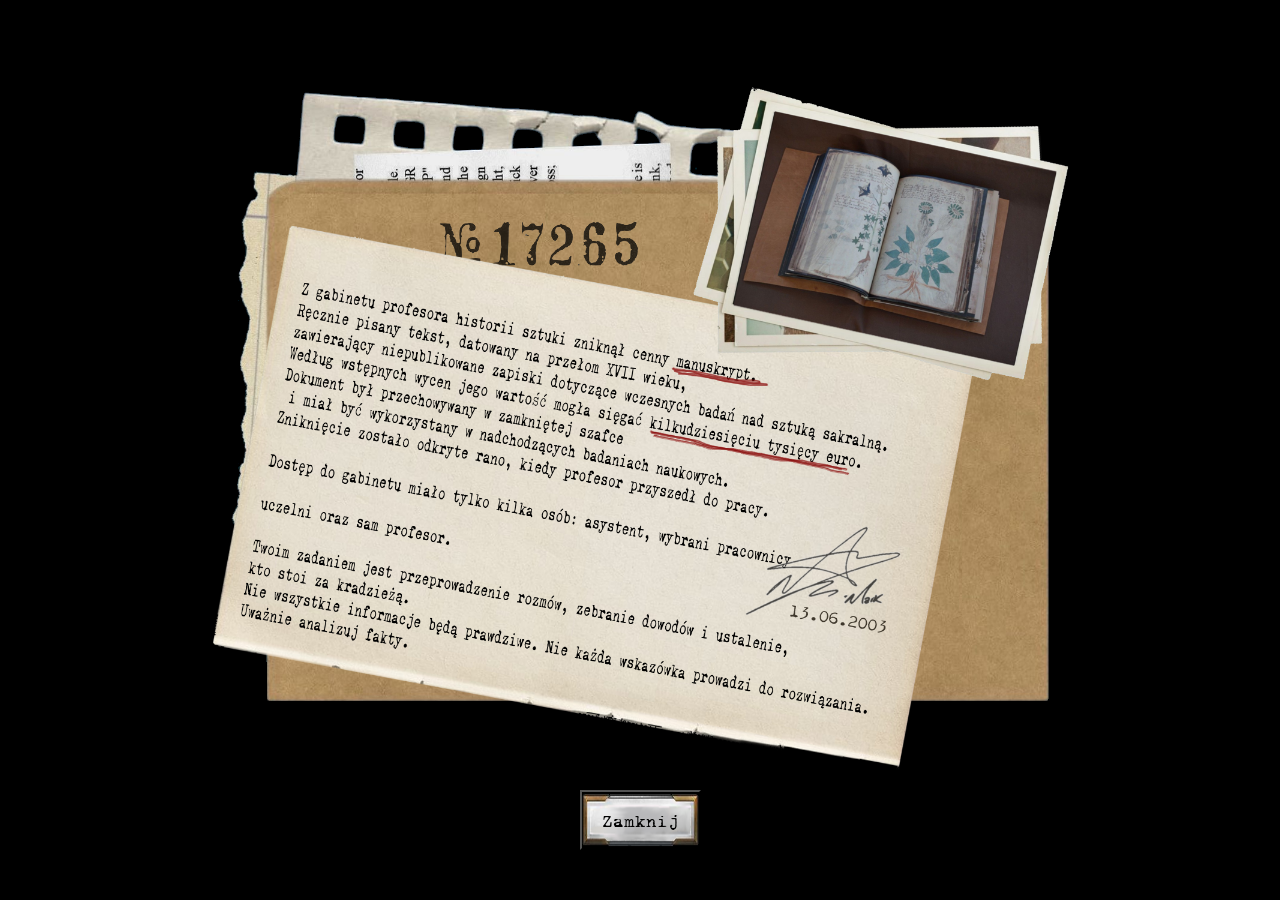
==== index.html @ 96954ebf "Add files via upload" ====
﻿<!DOCTYPE html>
<html lang="pl">
<head>
<meta charset="UTF-8">
<title>Detective VN</title>
<link rel="stylesheet" href="style.css">
<script src="interrogations.js" defer></script>
<script src="scenes.js" defer></script>
<script src="script.js" defer></script>

</head>
<body>

<div id="game">
<audio id="bgMusic" loop>
    <source src="music/fj.mp3" type="audio/mpeg">
</audio>
<button id="musicBtn">
    <img id="musicIcon" src="images/so.png">
</button>

<input type="range" id="volumeSlider" min="0" max="1" step="0.01" value="1">
    <div id="introScreen">

        <img src="images/sr.png" id="introImage">

        <button id="startGameBtn">Zamknij</button>

    </div>
    <!-- PANEL DOWODÓW -->
    <div id="evidencePanel">
        <h3>Dowody</h3>
        <ul id="evidenceList"></ul>
    </div>

    <img id="notebookIMG" src="images/pd.png">
    <img id="notebookBtn" src="images/bn.png">
    
    <img id="pintableIMG" src="images/ds.png">
    <div id="leftChoices"></div>
    
    <div id="dialogChoices"></div>
    <div id="characters">
        <img id="detective" src="images/gd.png">
        <img id="suspect">
    </div>
    <div id="dialogBox">
        <div id="name"></div>
        <div id="text"></div>
    </div>

    <div id="suspectsPanel" class="hidden">

    <div id="suspectsContent">

    <div class="suspect">
        <img src="images/sus1.png">
        <button class="leftBtn" onclick="accuse('student')">Oskarżyć</button>
    </div>

    <div class="suspect">
        <img src="images/sus2.png">
        <button class="leftBtn" onclick="accuse('assistant')">Oskarżyć</button>
    </div>

    <div class="suspect">
        <img src="images/sus3.png">
        <button class="leftBtn" onclick="accuse('professor2')">Oskarżyć</button>
    </div>

</div>

    <button id="closeSuspects">Zamknij</button>
</div>

<!-- ВНЕ панели -->
<div id="endingScreen" class="hidden">
    <div id="endingText"></div>
    <button onclick="location.reload()" class="dialogBtn">Zagraj ponownie</button>
</div>

</div>

</body>
</html>
---- style.css ----
﻿@font-face {
    font-family: "XTypewriter-Regular";
    src: url("fonts/XTypewriter-Regular.ttf");
}
@font-face {
    font-family: "friendlyscribbles";
    src: url("fonts/friendlyscribbles.ttf");
}
body {
    margin: 0;
    font-family: "XTypewriter-Regular";
    background: #1a1a1a;
    color: white;
}

#game {
    width: 100vw;
    height: 100vh;
    position: relative;
    background-size: cover;
    background-position: center;
    background-repeat: no-repeat;
}

#evidencePanel {
    position: absolute;
    right: 20px;
    top: 20px;
    width: 203px;
    height: 435px;
    background: url("images/ave.png");
    background-size: cover;
    padding: 15px;
    color: black;
}
#evidenceList {
    max-height: 360px;
    overflow-y: auto;
    padding-right: 5px;
}
#evidenceList::-webkit-scrollbar {
    width: 12px;
}
    #evidenceList::-webkit-scrollbar-track {
        background: url("images/bnslt.png");
        background-size: 100% 100%;
        background-repeat: no-repeat;
    }

    #evidenceList::-webkit-scrollbar-thumb {
        background: url("images/bnsl.png");
        background-size: 100% 100%;
        border-radius: 10px;
    }

#notebookBtn {
    font-family: "XTypewriter-Regular", Arial;
    position: absolute;
    bottom: 50px;
    right: 60px;
    width: 140px;
    height: auto;

    cursor: pointer;
    z-index: 2000;
}

#leftChoices {
    font-family: "XTypewriter-Regular", Arial;
    position: absolute;
    left: 40px;
    top: 60px;
    width: 268px;
    display: flex;
    flex-direction: column;
    gap: 10px;
    z-index: 10;
}

#dialogChoices {
    position: absolute;
    background: url("images/bn.png");
    bottom: 140px;
    z-index: 6;
    left: 73%;
    transform: translateX(-50%);
}

.leftBtn {
    font-family: "XTypewriter-Regular", Arial;
    height: 50px;
    background: url("images/bnh.png");
    background-size: 100% 100%;
    border: none;
    color: black;
    cursor: pointer;
}
    .leftBtn.new {
        color: darkblue;
        filter: brightness(1.2);
    }

    .leftBtn.asked {
        color: gray;
        filter: brightness(0.7);
    }

.dialogBtn {
    font-family: "XTypewriter-Regular", Arial;
    height: 60px;
    background: url("images/bn.png");
    background-size: 100% 100%;
    border: none;
    color: black;
    cursor: pointer;
}

#dialogBox {
    position: absolute;
    top: 580px;
    left: 50%;
    transform: translateX(-50%);
    width: 792px;
    height: 131px;
    background: url("images/dialog.png");
    background-size: cover;
    position: relative;
}

#name {
    position: absolute;
    top: 10px;
    left: 60px;
    color: #ffd700;
}

#text {
    position: absolute;
    top: 60px;
    left: 40px;
    right: 40px;
    color: black;
    white-space: pre-wrap;
}

#suspectsPanel {
    position: absolute;
    flex-direction: column;
    top: 50%;
    left: 50%;
    transform: translate(-50%, -50%);
    width: 800px;
    height: 690px;
    overflow: hidden;
    background: url("images/pd3.png");
    background-size: 100% 100%;
    background-repeat: no-repeat;
    padding: 20px;
    z-index: 1000;
}

.hidden {
    display: none;
}
.suspect {
    display: flex;
    flex-direction: column;
    align-items: center;
    gap: 0;
}

    .suspect button {
        background: url("images/bnskc.png");
        margin-top: -20px;
        width: 185px;
        height: 58px;
    }
#suspectsContent {
    display: grid;
    grid-template-columns: 1fr 1fr;
    gap: 20px;
    align-items: start;
}

    #suspectsContent img {
        width: 100%;
        max-height: 450px;
        margin: 0;
        object-fit: contain;
        display: block;
    }
#closeSuspects {
    font-family: "XTypewriter-Regular", Arial;
    position: absolute;
    bottom: 45px;
    right: 60px;
    height: 50px;
    width: 100px;
    background: url("images/bn.png");
    background-size: 100% 100%;
    border: none;
    color: black;
    cursor: pointer;
}
#notebookIMG {
    position: absolute;
    bottom: 20px;
    right: 0px;

    width: 350px;
    height: auto;

    z-index: 2000;
}

#pintableIMG {
    position: absolute;
    top: 5px;
    left: 0px;
    width: 345px;
    height: auto;
    z-index: 1;
}
#introScreen {
    position: absolute;
    top: 0;
    left: 0;
    width: 100%;
    height: 100%;
    background: black;
    display: flex;
    justify-content: center;
    align-items: center;
    flex-direction: column;
    z-index: 5000;
}

#introImage {
    max-width: 90%;
    max-height: 80%;
}

#startGameBtn {
    font-family: "XTypewriter-Regular", Arial;
    height: 60px;
    background: url("images/bn.png");
    margin-top: 20px;
    padding: 10px 20px;
    background-size: 100% 100%;
    font-size: 18px;
    cursor: pointer;
}
#endingScreen {
    position: absolute;
    top: 0;
    left: 0;
    width: 100%;
    height: 100%;
    background: url("images/ted.png");
    color: white;
    display: flex;
    flex-direction: column;
    justify-content: center;
    align-items: center;
    font-size: 24px;
    z-index: 5000;
}

.hidden {
    display: none !important;
}
#characters {
    position: absolute;
    bottom: 0px; /* прямо над диалогом */
    width: 100%;
    height: 650px;
    pointer-events: none;
    z-index: 0;
}

#detective {
    position: absolute;
    left: 360px;
    bottom: 0;
    height: 100%;
}

#suspect {
    position: absolute;
    right: 350px;
    bottom: 0;
    height: 100%;
}
#musicBtn {
    position: absolute;
    bottom: 22px;
    left: 280px;
    width: 75px;
    height: 75px;
    background: url("images/bnu.png");
    background-size: 100% 100%;
    border: none;
    cursor: pointer;
    z-index: 3000;
}
    #musicBtn img {
        width: 35px;
        height: 35px;
    }
#volumeSlider {
    position: absolute;
    bottom: 50px;
    left: 50px;
    width: 150px;
    z-index: 3000;
}
#volumeSlider {
    position: absolute;
    bottom: 50px;
    left: 50px;
    width: 200px;
    height: 20px;
    appearance: none;
    background: url("images/bnslts.png");
    background-size: 100% 100%;
    background-repeat: no-repeat;
    cursor: pointer;
    z-index: 3000;
}
    #volumeSlider::-webkit-slider-runnable-track {
        height: 20px;
        background: transparent;
    }
    #volumeSlider::-webkit-slider-thumb {
        appearance: none;
        width: 30px;
        height: 20px;
        background: url("images/bnsltso.png");
        background-size: contain;
        background-repeat: no-repeat;
        margin-top: 0px;

        cursor: pointer;
    }
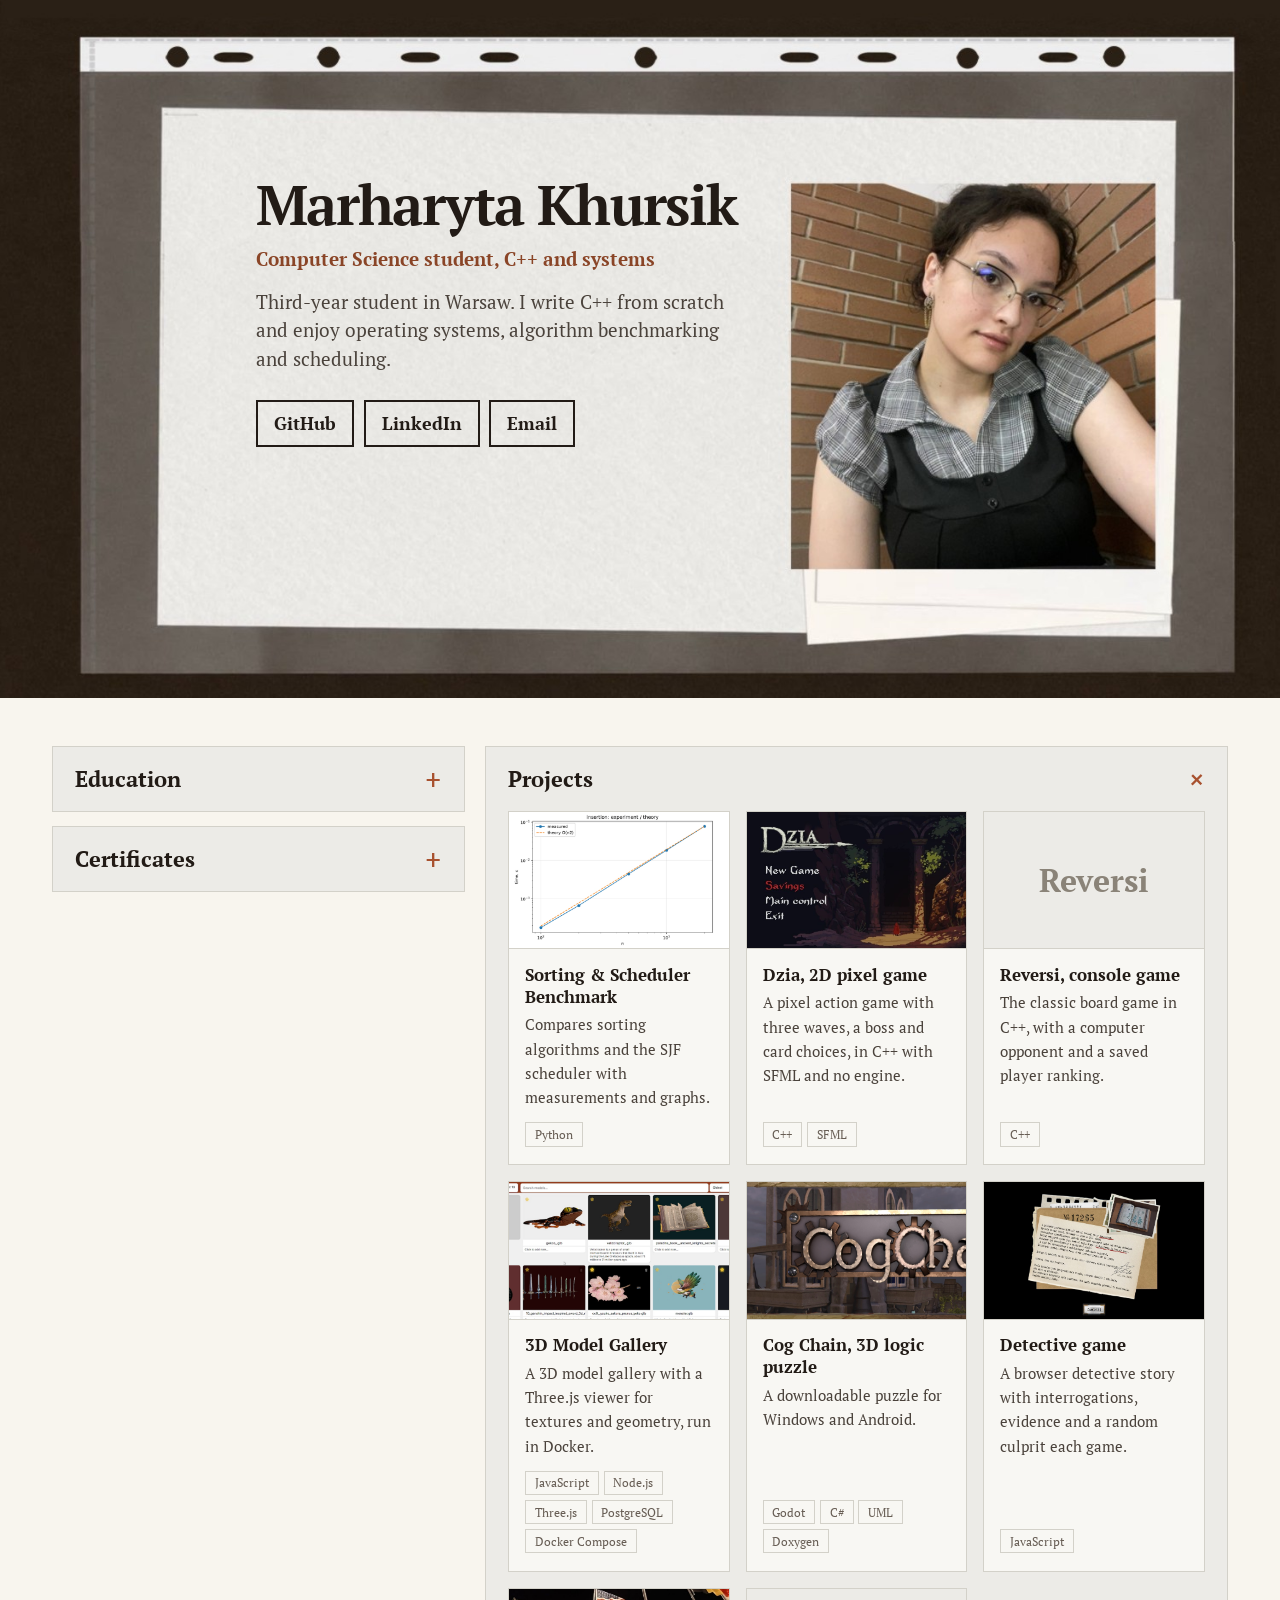
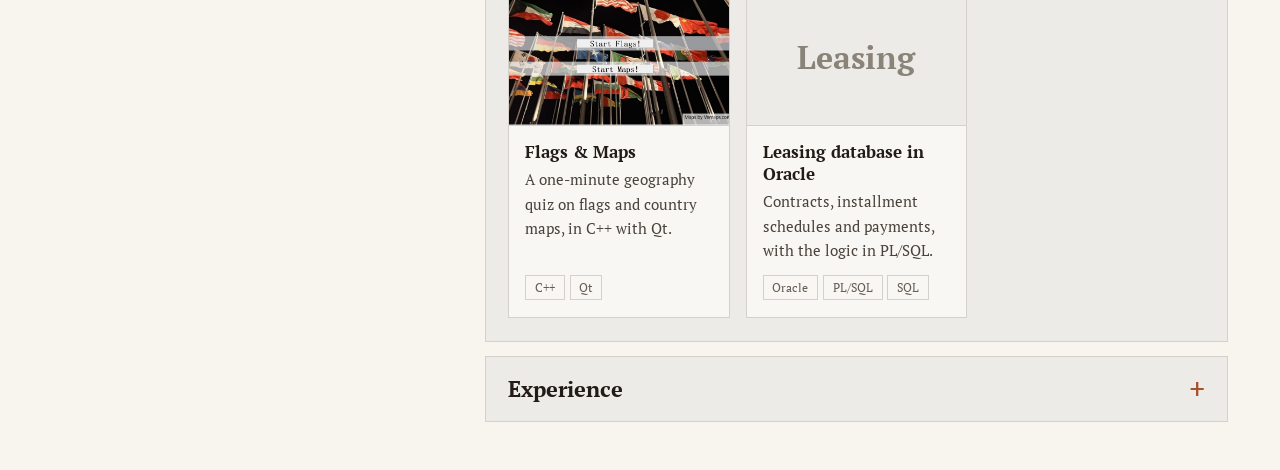
==== commit 9add8e6c: "Add files via upload" ====
--- a/index.html
+++ b/index.html
@@ -1,87 +1,111 @@
-﻿<!DOCTYPE html>
-<html lang="pl">
-<head>
-<meta charset="UTF-8">
-<title>Detective VN</title>
-<link rel="stylesheet" href="style.css">
-<script src="interrogations.js" defer></script>
-<script src="scenes.js" defer></script>
-<script src="script.js" defer></script>
-
-</head>
-<body>
-
-<div id="game">
-<audio id="bgMusic" loop>
-    <source src="music/fj.mp3" type="audio/mpeg">
-</audio>
-<button id="musicBtn">
-    <img id="musicIcon" src="images/so.png">
-</button>
-
-<input type="range" id="volumeSlider" min="0" max="1" step="0.01" value="1">
-    <div id="introScreen">
-
-        <img src="images/sr.png" id="introImage">
-
-        <button id="startGameBtn">Zamknij</button>
-
-    </div>
-    <!-- PANEL DOWODÓW -->
-    <div id="evidencePanel">
-        <h3>Dowody</h3>
-        <ul id="evidenceList"></ul>
-    </div>
-
-    <img id="notebookIMG" src="images/pd.png">
-    <img id="notebookBtn" src="images/bn.png">
-    
-    <img id="pintableIMG" src="images/ds.png">
-    <div id="leftChoices"></div>
-    
-    <div id="dialogChoices"></div>
-    <div id="characters">
-        <img id="detective" src="images/gd.png">
-        <img id="suspect">
-    </div>
-    <div id="dialogBox">
-        <div id="name"></div>
-        <div id="text"></div>
-    </div>
-
-    <div id="suspectsPanel" class="hidden">
-
-    <div id="suspectsContent">
-
-    <div class="suspect">
-        <img src="images/sus1.png">
-        <button class="leftBtn" onclick="accuse('student')">Oskarżyć</button>
-    </div>
-
-    <div class="suspect">
-        <img src="images/sus2.png">
-        <button class="leftBtn" onclick="accuse('assistant')">Oskarżyć</button>
-    </div>
-
-    <div class="suspect">
-        <img src="images/sus3.png">
-        <button class="leftBtn" onclick="accuse('professor2')">Oskarżyć</button>
-    </div>
-
-</div>
-
-    <button id="closeSuspects">Zamknij</button>
-</div>
-
-<!-- ВНЕ панели -->
-<div id="endingScreen" class="hidden">
-    <div id="endingText"></div>
-    <button onclick="location.reload()" class="dialogBtn">Zagraj ponownie</button>
-</div>
-
-</div>
-
-</body>
-</html>
-
-
+<!DOCTYPE html>
+<html lang="en">
+<head>
+<meta charset="utf-8">
+<meta name="viewport" content="width=device-width, initial-scale=1">
+<title>Marharyta Khursik — Portfolio</title>
+<link href="https://fonts.googleapis.com/css2?family=PT+Serif:ital,wght@0,400;0,700;1,400;1,700&display=swap" rel="stylesheet">
+<link rel="stylesheet" href="style.css">
+</head>
+<body>
+
+<!-- HERO: image with text on the white sheet. Swap images/hero.jpg to change the picture. -->
+<div class="hero-band">
+  <header class="hero">
+    <img src="images/hero.jpg" alt="Marharyta Khursik">
+    <div class="hero-text">
+      <h1>Marharyta Khursik</h1>
+      <p class="role">Computer Science student, C++ and systems</p>
+      <p class="bio">Third-year student in Warsaw. I write C++ from scratch and enjoy operating systems, algorithm benchmarking and scheduling.</p>
+      <div class="links">
+        <a href="https://github.com/MarharytaKh">GitHub</a>
+        <a href="https://linkedin.com/in/marharyta-khursik">LinkedIn</a>
+        <a href="mailto:khursikmarharyta@gmail.com">Email</a>
+      </div>
+    </div>
+  </header>
+</div>
+
+<main class="wrap wide">
+<div class="cols">
+  <div class="col col-left">
+  <!-- EDUCATION -->
+  <details class="acc">
+    <summary>Education</summary>
+    <div class="panel">
+      <h3>B.Sc. Computer Science</h3>
+      <small><a href="https://uksw.edu.pl/en/" target="_blank" rel="noopener">Cardinal Stefan Wyszyński University in Warsaw</a>, 2024 to 2027 (expected), GPA 4.28/5</small>
+      <p>Operating systems (process management, CPU scheduling, synchronization), algorithm analysis and benchmarking (5/5), statistics and probability (4.5), data structures, databases and SQL, computer networks.</p>
+    </div>
+  </details>
+
+  <!-- CERTIFICATES: copy the block inside .panel for each certificate -->
+  <details class="acc">
+    <summary>Certificates</summary>
+    <div class="panel">
+      <h3>EF SET English Certificate</h3>
+      <small>EF Standard English Test</small>
+      <p>Official English proficiency certificate.</p>
+      <div class="btns"><a href="https://cert.efset.org/en/XnZ6Hs" target="_blank" rel="noopener">View certificate</a></div>
+      <h3>Digital badge</h3>
+      <small>Credly</small>
+      <p>Verified digital badge, also shown on LinkedIn.</p>
+      <div class="btns"><a href="https://www.credly.com/badges/e0c726f0-cfec-4c1e-9018-1de50b3e54e1/linked_in_profile" target="_blank" rel="noopener">View badge</a></div>
+    </div>
+  </details>
+  </div>
+  <div class="col col-right">
+  <!-- PROJECTS: each card links to its own page in /projects.
+       To use a screenshot, put images/projects/NAME.jpg next to the page -->
+  <details class="acc" id="projects" open>
+    <summary>Projects</summary>
+    <div class="panel"><div class="cards">
+      <a class="card" href="projects/benchmark.html">
+        <div class="thumb"><img src="images/projects/benchmark.jpg" alt="" onerror="this.remove()"><span>Sorting</span></div>
+        <div class="t"><h4>Sorting & Scheduler Benchmark</h4><p>Compares sorting algorithms and the SJF scheduler with measurements and graphs.</p><div class="tags"><span>Python</span></div></div>
+      </a>
+      <a class="card" href="projects/dzia.html">
+        <div class="thumb"><img src="images/projects/dzia.jpg" alt="" onerror="this.remove()"><span>Dzia</span></div>
+        <div class="t"><h4>Dzia, 2D pixel game</h4><p>A pixel action game with three waves, a boss and card choices, in C++ with SFML and no engine.</p><div class="tags"><span>C++</span><span>SFML</span></div></div>
+      </a>
+      <a class="card" href="projects/reversi.html">
+        <div class="thumb"><img src="images/projects/reversi.jpg" alt="" onerror="this.remove()"><span>Reversi</span></div>
+        <div class="t"><h4>Reversi, console game</h4><p>The classic board game in C++, with a computer opponent and a saved player ranking.</p><div class="tags"><span>C++</span></div></div>
+      </a>
+      <a class="card" href="projects/gallery.html">
+        <div class="thumb"><img src="images/projects/gallery.jpg" alt="" onerror="this.remove()"><span>3D</span></div>
+        <div class="t"><h4>3D Model Gallery</h4><p>A 3D model gallery with a Three.js viewer for textures and geometry, run in Docker.</p><div class="tags"><span>JavaScript</span><span>Node.js</span><span>Three.js</span><span>PostgreSQL</span><span>Docker Compose</span></div></div>
+      </a>
+      <a class="card" href="projects/cogchain.html">
+        <div class="thumb"><img src="images/projects/cogchain.jpg" alt="" onerror="this.remove()"><span>Cog</span></div>
+        <div class="t"><h4>Cog Chain, 3D logic puzzle</h4><p>A downloadable puzzle for Windows and Android.</p><div class="tags"><span>Godot</span><span>C#</span><span>UML</span><span>Doxygen</span></div></div>
+      </a>
+      <a class="card" href="projects/detective.html">
+        <div class="thumb"><img src="images/projects/detective.jpg" alt="" onerror="this.remove()"><span>Detective</span></div>
+        <div class="t"><h4>Detective game</h4><p>A browser detective story with interrogations, evidence and a random culprit each game.</p><div class="tags"><span>JavaScript</span></div></div>
+      </a>
+      <a class="card" href="projects/flags.html">
+        <div class="thumb"><img src="images/projects/flags.jpg" alt="" onerror="this.remove()"><span>Flags</span></div>
+        <div class="t"><h4>Flags & Maps</h4><p>A one-minute geography quiz on flags and country maps, in C++ with Qt.</p><div class="tags"><span>C++</span><span>Qt</span></div></div>
+      </a>
+      <a class="card" href="projects/leasing.html">
+        <div class="thumb"><img src="images/projects/leasing.jpg" alt="" onerror="this.remove()"><span>Leasing</span></div>
+        <div class="t"><h4>Leasing database in Oracle</h4><p>Contracts, installment schedules and payments, with the logic in PL/SQL.</p><div class="tags"><span>Oracle</span><span>PL/SQL</span><span>SQL</span></div></div>
+      </a>
+    </div></div>
+  </details>
+
+  <!-- EXPERIENCE -->
+  <details class="acc">
+    <summary>Experience</summary>
+    <div class="panel">
+      <h3>Student Intern</h3>
+      <small>Information Systems Center, UKSW, March 15 to April 30, 2026</small>
+      <p>Implemented front-end features in HTML, CSS and JavaScript under a mentor's guidance. Worked in a Git/GitHub review cycle of commits, code reviews and revisions, and delivered tasks in phases with regular progress checks.</p>
+    </div>
+  </details>
+  </div>
+</div>
+</main>
+</body>
+</html>
--- a/style.css
+++ b/style.css
@@ -1,344 +1,115 @@
-﻿@font-face {
-    font-family: "XTypewriter-Regular";
-    src: url("fonts/XTypewriter-Regular.ttf");
+/* ===== Colors & fonts: change them here ===== */
+:root{
+  --dark:#21170f;      /* dark band around the hero image */
+  --paper:#ecebe7;     /* paper color for mobile hero text */
+  --bg:#f8f5ee;        /* milky page background */
+  --surface:#fffdf9;   /* (unused now) */
+  --sheet:#ecebe7;     /* color of the accordions: same as the white sheet */
+  --sheet-card:#f8f7f3;/* project cards inside accordions */
+  --sheet-line:#d3d1c9;/* borders on the sheet */
+  --ink:#221b16;       /* main text */
+  --muted:#675d54;     /* secondary text */
+  --line:#e0d9cc;      /* borders */
+  --accent:#a8512f;    /* brick accent */
+  --display:"PT Serif",Georgia,serif;
+  --body:"PT Serif",Georgia,serif;
 }
-@font-face {
-    font-family: "friendlyscribbles";
-    src: url("fonts/friendlyscribbles.ttf");
+@media (prefers-color-scheme:dark){
+  :root{--bg:#1c1511;--surface:#271e18;--ink:#f1e9df;--muted:#b3a698;--line:#3a2f27;--accent:#e0875f}
 }
-body {
-    margin: 0;
-    font-family: "XTypewriter-Regular";
-    background: #1a1a1a;
-    color: white;
+*,*::before,*::after{box-sizing:border-box}
+body{margin:0;background:var(--bg);color:var(--ink);font:400 1.0625rem/1.6 var(--body)}
+a{color:inherit}
+:focus-visible{outline:3px solid var(--accent);outline-offset:3px;border-radius:6px}
+
+/* ===== Hero (image + text on the white sheet) ===== */
+.hero-band{background:var(--dark)}
+.hero{position:relative;max-width:1500px;margin:0 auto;container-type:inline-size}
+.hero>img{display:block;width:100%;height:auto}
+/* Text block position on the white sheet: change left / top / width if you swap the image */
+.hero-text{position:absolute;left:20%;top:25%;width:38%;color:#221b16}
+.hero-text h1{font:700 max(26px,4.4cqw)/1.02 var(--display);letter-spacing:-.03em;margin:0 0 1.2cqw}
+.role{font:600 max(14px,1.5cqw)/1.3 var(--body);color:#8a4527;margin:0 0 1.2cqw}
+.bio{font-size:max(14px,1.5cqw);line-height:1.5;color:#4a423b;margin:0 0 2cqw}
+.links{display:flex;gap:.6rem;flex-wrap:wrap}
+.links a{padding:.45rem 1rem;border:2px solid #221b16;border-radius:0;font-weight:600;text-decoration:none;font-size:max(14px,1.4cqw);color:#221b16}
+.links a:hover{background:#221b16;color:#ecebe7}
+
+/* ===== Milky section with accordions ===== */
+.wrap{max-width:56rem;margin:0 auto;padding:3rem 1.25rem}
+details.acc{--accent:#a8512f;background:var(--sheet);color:#221b16;border:1px solid var(--sheet-line);border-radius:0;margin-bottom:.9rem}
+details.acc>summary{list-style:none;cursor:pointer;padding:1.1rem 1.4rem;font:700 1.35rem var(--display);display:flex;justify-content:space-between;align-items:center}
+details.acc>summary::-webkit-details-marker{display:none}
+details.acc>summary::after{content:"+";font-size:1.8rem;line-height:1;color:var(--accent);transition:transform .2s}
+details.acc[open]>summary::after{transform:rotate(45deg)}
+.panel{padding:0 1.4rem 1.4rem}
+.panel h3{font:700 1.1rem var(--display);margin:0}
+.panel small{color:#675d54;display:block;margin-bottom:.5rem}
+.panel p{margin:.4rem 0 0;color:#4a423b}
+.empty{border:1.5px dashed #b9b6ac;border-radius:0;padding:1.2rem;color:#675d54}
+
+/* ===== Project cards ===== */
+.cards{display:grid;grid-template-columns:repeat(auto-fit,minmax(13rem,1fr));gap:1rem}
+.card{background:var(--sheet-card);color:#221b16;border:1px solid var(--sheet-line);border-radius:0;overflow:hidden;text-decoration:none;display:flex;flex-direction:column;transition:border-color .15s}
+.card:hover{border-color:var(--accent)}
+.card .t{padding:.9rem 1rem 1.1rem;flex:1;display:flex;flex-direction:column}
+.card h4{font:700 1.05rem var(--display);margin:0 0 .3rem}
+.card p{margin:0;font-size:.95rem;color:#4a423b}
+.thumb{position:relative;overflow:hidden;aspect-ratio:16/10;width:100%;display:flex;align-items:center;justify-content:center;font:700 2rem var(--display);}
+.thumb img{position:absolute;inset:0;width:100%;height:100%;object-fit:cover}
+/* Placeholder (used until you add a screenshot): flat, no gradient */
+.thumb{background:var(--sheet);color:#8a8378;border-bottom:1px solid var(--sheet-line)}
+
+/* ===== Project page ===== */
+.detail .thumb{aspect-ratio:16/7;border-radius:0;font-size:3rem;border:1px solid var(--sheet-line)}
+.detail h1{font:700 clamp(2rem,6vw,3rem)/1.05 var(--display);letter-spacing:-.03em;margin:1.5rem 0 .5rem}
+.detail h2{font:700 1.25rem var(--display);margin:1.8rem 0 .5rem}
+.detail ul{padding-left:1.2rem;margin:0}
+.detail li{margin-bottom:.4rem}
+.back{display:inline-block;margin-bottom:1.5rem;font-weight:600;text-decoration:none;color:var(--accent)}
+.tags{display:flex;gap:.4rem;flex-wrap:wrap}
+.tags span{font-size:.85rem;padding:.15rem .7rem;border-radius:0;border:1px solid var(--line)}
+.status{color:var(--accent);font-weight:600;margin:0 0 .6rem}
+
+/* ===== Mobile: text moves under the image ===== */
+@media (max-width:900px){
+  .hero-text{position:static;width:auto;background:var(--paper);padding:1.5rem 1.25rem 1.75rem}
+  .hero-text h1{font-size:2.2rem}
+  .role,.bio,.links a{font-size:1rem}
+  .bio{margin-bottom:1.1rem}
 }
 
-#game {
-    width: 100vw;
-    height: 100vh;
-    position: relative;
-    background-size: cover;
-    background-position: center;
-    background-repeat: no-repeat;
+/* ===== Link buttons (project pages, certificates) ===== */
+.btns{display:flex;gap:.6rem;flex-wrap:wrap;margin-top:.6rem}
+.btns a{padding:.45rem 1rem;border:2px solid var(--ink);font-weight:600;text-decoration:none;color:var(--ink);font-size:.95rem}
+.btns a:hover{background:var(--ink);color:var(--bg)}
+.panel .btns a{color:#221b16;border-color:#221b16}
+.panel .btns a:hover{background:#221b16;color:#ecebe7}
+.panel .btns{margin-bottom:1.2rem}
+
+/* ===== Two columns on the main page ===== */
+.wrap.wide{max-width:76rem}
+.cols{display:grid;grid-template-columns:minmax(0,1fr) minmax(0,1.8fr);gap:1.25rem;align-items:start}
+.col details.acc:last-child{margin-bottom:0}
+@media (max-width:900px){
+  .cols{grid-template-columns:1fr}
+  .col-right{order:-1}
 }
 
-#evidencePanel {
-    position: absolute;
-    right: 20px;
-    top: 20px;
-    width: 203px;
-    height: 435px;
-    background: url("images/ave.png");
-    background-size: cover;
-    padding: 15px;
-    color: black;
-}
-#evidenceList {
-    max-height: 360px;
-    overflow-y: auto;
-    padding-right: 5px;
-}
-#evidenceList::-webkit-scrollbar {
-    width: 12px;
-}
-    #evidenceList::-webkit-scrollbar-track {
-        background: url("images/bnslt.png");
-        background-size: 100% 100%;
-        background-repeat: no-repeat;
-    }
+/* ===== Tech tags on cards ===== */
+.card .tags{margin-top:auto;padding-top:.8rem;gap:.3rem}
+.card .tags span{font-size:.75rem;padding:.1rem .55rem;border:1px solid var(--sheet-line);color:#675d54}
 
-    #evidenceList::-webkit-scrollbar-thumb {
-        background: url("images/bnsl.png");
-        background-size: 100% 100%;
-        border-radius: 10px;
-    }
+/* ===== Image slots inside project text ===== */
+.shot{position:relative;overflow:hidden;margin:1.5rem 0;aspect-ratio:16/9;display:flex;align-items:center;justify-content:center;border:1.5px dashed var(--line);color:var(--muted);font-size:.95rem}
+.shot img{position:absolute;inset:0;width:100%;height:100%;object-fit:cover}
 
-#notebookBtn {
-    font-family: "XTypewriter-Regular", Arial;
-    position: absolute;
-    bottom: 50px;
-    right: 60px;
-    width: 140px;
-    height: auto;
-
-    cursor: pointer;
-    z-index: 2000;
-}
-
-#leftChoices {
-    font-family: "XTypewriter-Regular", Arial;
-    position: absolute;
-    left: 40px;
-    top: 60px;
-    width: 268px;
-    display: flex;
-    flex-direction: column;
-    gap: 10px;
-    z-index: 10;
-}
-
-#dialogChoices {
-    position: absolute;
-    background: url("images/bn.png");
-    bottom: 140px;
-    z-index: 6;
-    left: 73%;
-    transform: translateX(-50%);
-}
-
-.leftBtn {
-    font-family: "XTypewriter-Regular", Arial;
-    height: 50px;
-    background: url("images/bnh.png");
-    background-size: 100% 100%;
-    border: none;
-    color: black;
-    cursor: pointer;
-}
-    .leftBtn.new {
-        color: darkblue;
-        filter: brightness(1.2);
-    }
-
-    .leftBtn.asked {
-        color: gray;
-        filter: brightness(0.7);
-    }
-
-.dialogBtn {
-    font-family: "XTypewriter-Regular", Arial;
-    height: 60px;
-    background: url("images/bn.png");
-    background-size: 100% 100%;
-    border: none;
-    color: black;
-    cursor: pointer;
-}
-
-#dialogBox {
-    position: absolute;
-    top: 580px;
-    left: 50%;
-    transform: translateX(-50%);
-    width: 792px;
-    height: 131px;
-    background: url("images/dialog.png");
-    background-size: cover;
-    position: relative;
-}
-
-#name {
-    position: absolute;
-    top: 10px;
-    left: 60px;
-    color: #ffd700;
-}
-
-#text {
-    position: absolute;
-    top: 60px;
-    left: 40px;
-    right: 40px;
-    color: black;
-    white-space: pre-wrap;
-}
-
-#suspectsPanel {
-    position: absolute;
-    flex-direction: column;
-    top: 50%;
-    left: 50%;
-    transform: translate(-50%, -50%);
-    width: 800px;
-    height: 690px;
-    overflow: hidden;
-    background: url("images/pd3.png");
-    background-size: 100% 100%;
-    background-repeat: no-repeat;
-    padding: 20px;
-    z-index: 1000;
-}
-
-.hidden {
-    display: none;
-}
-.suspect {
-    display: flex;
-    flex-direction: column;
-    align-items: center;
-    gap: 0;
-}
-
-    .suspect button {
-        background: url("images/bnskc.png");
-        margin-top: -20px;
-        width: 185px;
-        height: 58px;
-    }
-#suspectsContent {
-    display: grid;
-    grid-template-columns: 1fr 1fr;
-    gap: 20px;
-    align-items: start;
-}
-
-    #suspectsContent img {
-        width: 100%;
-        max-height: 450px;
-        margin: 0;
-        object-fit: contain;
-        display: block;
-    }
-#closeSuspects {
-    font-family: "XTypewriter-Regular", Arial;
-    position: absolute;
-    bottom: 45px;
-    right: 60px;
-    height: 50px;
-    width: 100px;
-    background: url("images/bn.png");
-    background-size: 100% 100%;
-    border: none;
-    color: black;
-    cursor: pointer;
-}
-#notebookIMG {
-    position: absolute;
-    bottom: 20px;
-    right: 0px;
-
-    width: 350px;
-    height: auto;
-
-    z-index: 2000;
-}
-
-#pintableIMG {
-    position: absolute;
-    top: 5px;
-    left: 0px;
-    width: 345px;
-    height: auto;
-    z-index: 1;
-}
-#introScreen {
-    position: absolute;
-    top: 0;
-    left: 0;
-    width: 100%;
-    height: 100%;
-    background: black;
-    display: flex;
-    justify-content: center;
-    align-items: center;
-    flex-direction: column;
-    z-index: 5000;
-}
-
-#introImage {
-    max-width: 90%;
-    max-height: 80%;
-}
-
-#startGameBtn {
-    font-family: "XTypewriter-Regular", Arial;
-    height: 60px;
-    background: url("images/bn.png");
-    margin-top: 20px;
-    padding: 10px 20px;
-    background-size: 100% 100%;
-    font-size: 18px;
-    cursor: pointer;
-}
-#endingScreen {
-    position: absolute;
-    top: 0;
-    left: 0;
-    width: 100%;
-    height: 100%;
-    background: url("images/ted.png");
-    color: white;
-    display: flex;
-    flex-direction: column;
-    justify-content: center;
-    align-items: center;
-    font-size: 24px;
-    z-index: 5000;
-}
-
-.hidden {
-    display: none !important;
-}
-#characters {
-    position: absolute;
-    bottom: 0px; /* прямо над диалогом */
-    width: 100%;
-    height: 650px;
-    pointer-events: none;
-    z-index: 0;
-}
-
-#detective {
-    position: absolute;
-    left: 360px;
-    bottom: 0;
-    height: 100%;
-}
-
-#suspect {
-    position: absolute;
-    right: 350px;
-    bottom: 0;
-    height: 100%;
-}
-#musicBtn {
-    position: absolute;
-    bottom: 22px;
-    left: 280px;
-    width: 75px;
-    height: 75px;
-    background: url("images/bnu.png");
-    background-size: 100% 100%;
-    border: none;
-    cursor: pointer;
-    z-index: 3000;
-}
-    #musicBtn img {
-        width: 35px;
-        height: 35px;
-    }
-#volumeSlider {
-    position: absolute;
-    bottom: 50px;
-    left: 50px;
-    width: 150px;
-    z-index: 3000;
-}
-#volumeSlider {
-    position: absolute;
-    bottom: 50px;
-    left: 50px;
-    width: 200px;
-    height: 20px;
-    appearance: none;
-    background: url("images/bnslts.png");
-    background-size: 100% 100%;
-    background-repeat: no-repeat;
-    cursor: pointer;
-    z-index: 3000;
-}
-    #volumeSlider::-webkit-slider-runnable-track {
-        height: 20px;
-        background: transparent;
-    }
-    #volumeSlider::-webkit-slider-thumb {
-        appearance: none;
-        width: 30px;
-        height: 20px;
-        background: url("images/bnsltso.png");
-        background-size: contain;
-        background-repeat: no-repeat;
-        margin-top: 0px;
-
-        cursor: pointer;
-    }+/* ===== Image fixes: one size, centered, never wider than the column ===== */
+.detail{min-width:0;max-width:100%}
+.detail figure{margin:1.5rem 0;padding:0;width:100%}
+.detail .shot{aspect-ratio:16/9;width:100%;max-width:100%;margin:1.5rem auto}
+.detail .thumb{width:100%;max-width:100%;margin:0 auto}
+.detail img{display:block;max-width:100%}
+.shot img,.thumb img{width:100%;height:100%;object-fit:cover;object-position:center}
+.card{min-width:0}
+.panel small a{color:var(--accent);text-underline-offset:2px}
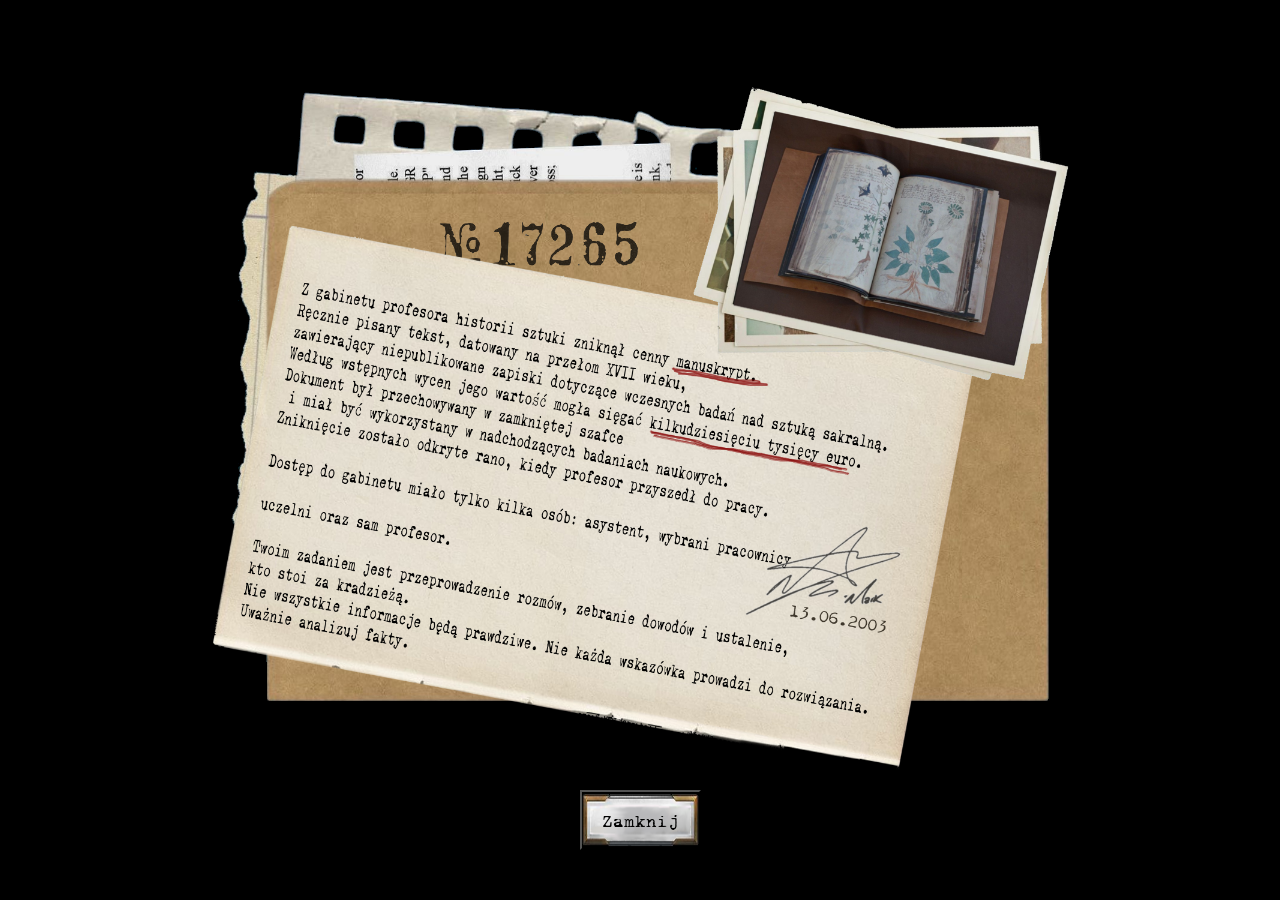
==== commit d6869fc1: "Add files via upload" ====
--- a/index.html
+++ b/index.html
@@ -1,111 +1,109 @@
 <!DOCTYPE html>
-<html lang="en">
+<html lang="pl">
 <head>
-<meta charset="utf-8">
-<meta name="viewport" content="width=device-width, initial-scale=1">
-<title>Marharyta Khursik — Portfolio</title>
-<link href="https://fonts.googleapis.com/css2?family=PT+Serif:ital,wght@0,400;0,700;1,400;1,700&display=swap" rel="stylesheet">
+<meta charset="UTF-8">
+<title>Detective VN</title>
 <link rel="stylesheet" href="style.css">
+
+<!-- Data files (no class deps, define window.interrogations / window.scenes) -->
+<script src="interrogations.js" defer></script>
+<script src="scenes.js" defer></script>
+
+<!-- Story variants & random picker (must run before Game.js) -->
+<script src="StoryVariants.js" defer></script>
+<script src="StoryPicker.js" defer></script>
+
+<!-- Core layer -->
+<script src="GameState.js" defer></script>
+<script src="UIManager.js" defer></script>
+
+<!-- Feature systems (depend only on GameState / UIManager) -->
+<script src="EvidenceSystem.js" defer></script>
+<script src="DialogSystem.js" defer></script>
+<script src="MusicSystem.js" defer></script>
+<script src="EndingSystem.js" defer></script>
+
+<!-- Facade for data files -->
+<script src="GameAPI.js" defer></script>
+
+<!-- High-level systems (depend on the systems above) -->
+<script src="InterrogationSystem.js" defer></script>
+<script src="SceneSystem.js" defer></script>
+
+<!-- Composition root -->
+<script src="Game.js" defer></script>
 </head>
 <body>
 
-<!-- HERO: image with text on the white sheet. Swap images/hero.jpg to change the picture. -->
-<div class="hero-band">
-  <header class="hero">
-    <img src="images/hero.jpg" alt="Marharyta Khursik">
-    <div class="hero-text">
-      <h1>Marharyta Khursik</h1>
-      <p class="role">Computer Science student, C++ and systems</p>
-      <p class="bio">Third-year student in Warsaw. I write C++ from scratch and enjoy operating systems, algorithm benchmarking and scheduling.</p>
-      <div class="links">
-        <a href="https://github.com/MarharytaKh">GitHub</a>
-        <a href="https://linkedin.com/in/marharyta-khursik">LinkedIn</a>
-        <a href="mailto:khursikmarharyta@gmail.com">Email</a>
-      </div>
+<div id="game">
+<audio id="bgMusic" loop>
+    <source src="music/fj.mp3" type="audio/mpeg">
+</audio>
+<button id="musicBtn">
+    <img id="musicIcon" src="images/so.png">
+</button>
+
+<input type="range" id="volumeSlider" min="0" max="1" step="0.01" value="1">
+
+    <div id="interrogationTimer" class="hidden">
+        <div id="timerLabel">Czas rozmowy</div>
+        <div id="timerBarWrap">
+            <div id="timerFill"></div>
+        </div>
+        <div id="timerText">90s</div>
     </div>
-  </header>
+
+    <div id="introScreen">
+        <img src="images/sr.png" id="introImage">
+        <button id="startGameBtn">Zamknij</button>
+    </div>
+
+    <!-- PANEL DOWODÓW -->
+    <div id="evidencePanel">
+        <h3>Dowody</h3>
+        <ul id="evidenceList"></ul>
+    </div>
+
+    <img id="notebookIMG" src="images/pd.png">
+    <img id="notebookBtn" src="images/bn.png">
+
+    <img id="pintableIMG" src="images/ds.png">
+    <div id="leftChoices"></div>
+
+    <div id="dialogChoices"></div>
+    <div id="characters">
+        <img id="detective" src="images/gd.png">
+        <img id="suspect">
+    </div>
+    <div id="dialogBox">
+        <div id="name"></div>
+        <div id="text"></div>
+    </div>
+
+    <div id="suspectsPanel" class="hidden">
+        <div id="suspectsContent">
+            <div class="suspect">
+                <img src="images/sus1.png">
+                <button class="leftBtn" data-accuse="student">Oskarżyć</button>
+            </div>
+            <div class="suspect">
+                <img src="images/sus2.png">
+                <button class="leftBtn" data-accuse="assistant">Oskarżyć</button>
+            </div>
+            <div class="suspect">
+                <img src="images/sus3.png">
+                <button class="leftBtn" data-accuse="professor2">Oskarżyć</button>
+            </div>
+        </div>
+        <button id="closeSuspects">Zamknij</button>
+    </div>
+
+    <div id="endingScreen" class="hidden">
+        <div id="endingText"></div>
+        <button onclick="location.reload()" class="dialogBtn">Zagraj ponownie</button>
+    </div>
+
 </div>
 
-<main class="wrap wide">
-<div class="cols">
-  <div class="col col-left">
-  <!-- EDUCATION -->
-  <details class="acc">
-    <summary>Education</summary>
-    <div class="panel">
-      <h3>B.Sc. Computer Science</h3>
-      <small><a href="https://uksw.edu.pl/en/" target="_blank" rel="noopener">Cardinal Stefan Wyszyński University in Warsaw</a>, 2024 to 2027 (expected), GPA 4.28/5</small>
-      <p>Operating systems (process management, CPU scheduling, synchronization), algorithm analysis and benchmarking (5/5), statistics and probability (4.5), data structures, databases and SQL, computer networks.</p>
-    </div>
-  </details>
-
-  <!-- CERTIFICATES: copy the block inside .panel for each certificate -->
-  <details class="acc">
-    <summary>Certificates</summary>
-    <div class="panel">
-      <h3>EF SET English Certificate</h3>
-      <small>EF Standard English Test</small>
-      <p>Official English proficiency certificate.</p>
-      <div class="btns"><a href="https://cert.efset.org/en/XnZ6Hs" target="_blank" rel="noopener">View certificate</a></div>
-      <h3>Digital badge</h3>
-      <small>Credly</small>
-      <p>Verified digital badge, also shown on LinkedIn.</p>
-      <div class="btns"><a href="https://www.credly.com/badges/e0c726f0-cfec-4c1e-9018-1de50b3e54e1/linked_in_profile" target="_blank" rel="noopener">View badge</a></div>
-    </div>
-  </details>
-  </div>
-  <div class="col col-right">
-  <!-- PROJECTS: each card links to its own page in /projects.
-       To use a screenshot, put images/projects/NAME.jpg next to the page -->
-  <details class="acc" id="projects" open>
-    <summary>Projects</summary>
-    <div class="panel"><div class="cards">
-      <a class="card" href="projects/benchmark.html">
-        <div class="thumb"><img src="images/projects/benchmark.jpg" alt="" onerror="this.remove()"><span>Sorting</span></div>
-        <div class="t"><h4>Sorting & Scheduler Benchmark</h4><p>Compares sorting algorithms and the SJF scheduler with measurements and graphs.</p><div class="tags"><span>Python</span></div></div>
-      </a>
-      <a class="card" href="projects/dzia.html">
-        <div class="thumb"><img src="images/projects/dzia.jpg" alt="" onerror="this.remove()"><span>Dzia</span></div>
-        <div class="t"><h4>Dzia, 2D pixel game</h4><p>A pixel action game with three waves, a boss and card choices, in C++ with SFML and no engine.</p><div class="tags"><span>C++</span><span>SFML</span></div></div>
-      </a>
-      <a class="card" href="projects/reversi.html">
-        <div class="thumb"><img src="images/projects/reversi.jpg" alt="" onerror="this.remove()"><span>Reversi</span></div>
-        <div class="t"><h4>Reversi, console game</h4><p>The classic board game in C++, with a computer opponent and a saved player ranking.</p><div class="tags"><span>C++</span></div></div>
-      </a>
-      <a class="card" href="projects/gallery.html">
-        <div class="thumb"><img src="images/projects/gallery.jpg" alt="" onerror="this.remove()"><span>3D</span></div>
-        <div class="t"><h4>3D Model Gallery</h4><p>A 3D model gallery with a Three.js viewer for textures and geometry, run in Docker.</p><div class="tags"><span>JavaScript</span><span>Node.js</span><span>Three.js</span><span>PostgreSQL</span><span>Docker Compose</span></div></div>
-      </a>
-      <a class="card" href="projects/cogchain.html">
-        <div class="thumb"><img src="images/projects/cogchain.jpg" alt="" onerror="this.remove()"><span>Cog</span></div>
-        <div class="t"><h4>Cog Chain, 3D logic puzzle</h4><p>A downloadable puzzle for Windows and Android.</p><div class="tags"><span>Godot</span><span>C#</span><span>UML</span><span>Doxygen</span></div></div>
-      </a>
-      <a class="card" href="projects/detective.html">
-        <div class="thumb"><img src="images/projects/detective.jpg" alt="" onerror="this.remove()"><span>Detective</span></div>
-        <div class="t"><h4>Detective game</h4><p>A browser detective story with interrogations, evidence and a random culprit each game.</p><div class="tags"><span>JavaScript</span></div></div>
-      </a>
-      <a class="card" href="projects/flags.html">
-        <div class="thumb"><img src="images/projects/flags.jpg" alt="" onerror="this.remove()"><span>Flags</span></div>
-        <div class="t"><h4>Flags & Maps</h4><p>A one-minute geography quiz on flags and country maps, in C++ with Qt.</p><div class="tags"><span>C++</span><span>Qt</span></div></div>
-      </a>
-      <a class="card" href="projects/leasing.html">
-        <div class="thumb"><img src="images/projects/leasing.jpg" alt="" onerror="this.remove()"><span>Leasing</span></div>
-        <div class="t"><h4>Leasing database in Oracle</h4><p>Contracts, installment schedules and payments, with the logic in PL/SQL.</p><div class="tags"><span>Oracle</span><span>PL/SQL</span><span>SQL</span></div></div>
-      </a>
-    </div></div>
-  </details>
-
-  <!-- EXPERIENCE -->
-  <details class="acc">
-    <summary>Experience</summary>
-    <div class="panel">
-      <h3>Student Intern</h3>
-      <small>Information Systems Center, UKSW, March 15 to April 30, 2026</small>
-      <p>Implemented front-end features in HTML, CSS and JavaScript under a mentor's guidance. Worked in a Git/GitHub review cycle of commits, code reviews and revisions, and delivered tasks in phases with regular progress checks.</p>
-    </div>
-  </details>
-  </div>
-</div>
-</main>
 </body>
 </html>
--- a/style.css
+++ b/style.css
@@ -1,115 +1,409 @@
-/* ===== Colors & fonts: change them here ===== */
-:root{
-  --dark:#21170f;      /* dark band around the hero image */
-  --paper:#ecebe7;     /* paper color for mobile hero text */
-  --bg:#f8f5ee;        /* milky page background */
-  --surface:#fffdf9;   /* (unused now) */
-  --sheet:#ecebe7;     /* color of the accordions: same as the white sheet */
-  --sheet-card:#f8f7f3;/* project cards inside accordions */
-  --sheet-line:#d3d1c9;/* borders on the sheet */
-  --ink:#221b16;       /* main text */
-  --muted:#675d54;     /* secondary text */
-  --line:#e0d9cc;      /* borders */
-  --accent:#a8512f;    /* brick accent */
-  --display:"PT Serif",Georgia,serif;
-  --body:"PT Serif",Georgia,serif;
-}
-@media (prefers-color-scheme:dark){
-  :root{--bg:#1c1511;--surface:#271e18;--ink:#f1e9df;--muted:#b3a698;--line:#3a2f27;--accent:#e0875f}
-}
-*,*::before,*::after{box-sizing:border-box}
-body{margin:0;background:var(--bg);color:var(--ink);font:400 1.0625rem/1.6 var(--body)}
-a{color:inherit}
-:focus-visible{outline:3px solid var(--accent);outline-offset:3px;border-radius:6px}
-
-/* ===== Hero (image + text on the white sheet) ===== */
-.hero-band{background:var(--dark)}
-.hero{position:relative;max-width:1500px;margin:0 auto;container-type:inline-size}
-.hero>img{display:block;width:100%;height:auto}
-/* Text block position on the white sheet: change left / top / width if you swap the image */
-.hero-text{position:absolute;left:20%;top:25%;width:38%;color:#221b16}
-.hero-text h1{font:700 max(26px,4.4cqw)/1.02 var(--display);letter-spacing:-.03em;margin:0 0 1.2cqw}
-.role{font:600 max(14px,1.5cqw)/1.3 var(--body);color:#8a4527;margin:0 0 1.2cqw}
-.bio{font-size:max(14px,1.5cqw);line-height:1.5;color:#4a423b;margin:0 0 2cqw}
-.links{display:flex;gap:.6rem;flex-wrap:wrap}
-.links a{padding:.45rem 1rem;border:2px solid #221b16;border-radius:0;font-weight:600;text-decoration:none;font-size:max(14px,1.4cqw);color:#221b16}
-.links a:hover{background:#221b16;color:#ecebe7}
-
-/* ===== Milky section with accordions ===== */
-.wrap{max-width:56rem;margin:0 auto;padding:3rem 1.25rem}
-details.acc{--accent:#a8512f;background:var(--sheet);color:#221b16;border:1px solid var(--sheet-line);border-radius:0;margin-bottom:.9rem}
-details.acc>summary{list-style:none;cursor:pointer;padding:1.1rem 1.4rem;font:700 1.35rem var(--display);display:flex;justify-content:space-between;align-items:center}
-details.acc>summary::-webkit-details-marker{display:none}
-details.acc>summary::after{content:"+";font-size:1.8rem;line-height:1;color:var(--accent);transition:transform .2s}
-details.acc[open]>summary::after{transform:rotate(45deg)}
-.panel{padding:0 1.4rem 1.4rem}
-.panel h3{font:700 1.1rem var(--display);margin:0}
-.panel small{color:#675d54;display:block;margin-bottom:.5rem}
-.panel p{margin:.4rem 0 0;color:#4a423b}
-.empty{border:1.5px dashed #b9b6ac;border-radius:0;padding:1.2rem;color:#675d54}
-
-/* ===== Project cards ===== */
-.cards{display:grid;grid-template-columns:repeat(auto-fit,minmax(13rem,1fr));gap:1rem}
-.card{background:var(--sheet-card);color:#221b16;border:1px solid var(--sheet-line);border-radius:0;overflow:hidden;text-decoration:none;display:flex;flex-direction:column;transition:border-color .15s}
-.card:hover{border-color:var(--accent)}
-.card .t{padding:.9rem 1rem 1.1rem;flex:1;display:flex;flex-direction:column}
-.card h4{font:700 1.05rem var(--display);margin:0 0 .3rem}
-.card p{margin:0;font-size:.95rem;color:#4a423b}
-.thumb{position:relative;overflow:hidden;aspect-ratio:16/10;width:100%;display:flex;align-items:center;justify-content:center;font:700 2rem var(--display);}
-.thumb img{position:absolute;inset:0;width:100%;height:100%;object-fit:cover}
-/* Placeholder (used until you add a screenshot): flat, no gradient */
-.thumb{background:var(--sheet);color:#8a8378;border-bottom:1px solid var(--sheet-line)}
-
-/* ===== Project page ===== */
-.detail .thumb{aspect-ratio:16/7;border-radius:0;font-size:3rem;border:1px solid var(--sheet-line)}
-.detail h1{font:700 clamp(2rem,6vw,3rem)/1.05 var(--display);letter-spacing:-.03em;margin:1.5rem 0 .5rem}
-.detail h2{font:700 1.25rem var(--display);margin:1.8rem 0 .5rem}
-.detail ul{padding-left:1.2rem;margin:0}
-.detail li{margin-bottom:.4rem}
-.back{display:inline-block;margin-bottom:1.5rem;font-weight:600;text-decoration:none;color:var(--accent)}
-.tags{display:flex;gap:.4rem;flex-wrap:wrap}
-.tags span{font-size:.85rem;padding:.15rem .7rem;border-radius:0;border:1px solid var(--line)}
-.status{color:var(--accent);font-weight:600;margin:0 0 .6rem}
-
-/* ===== Mobile: text moves under the image ===== */
-@media (max-width:900px){
-  .hero-text{position:static;width:auto;background:var(--paper);padding:1.5rem 1.25rem 1.75rem}
-  .hero-text h1{font-size:2.2rem}
-  .role,.bio,.links a{font-size:1rem}
-  .bio{margin-bottom:1.1rem}
-}
-
-/* ===== Link buttons (project pages, certificates) ===== */
-.btns{display:flex;gap:.6rem;flex-wrap:wrap;margin-top:.6rem}
-.btns a{padding:.45rem 1rem;border:2px solid var(--ink);font-weight:600;text-decoration:none;color:var(--ink);font-size:.95rem}
-.btns a:hover{background:var(--ink);color:var(--bg)}
-.panel .btns a{color:#221b16;border-color:#221b16}
-.panel .btns a:hover{background:#221b16;color:#ecebe7}
-.panel .btns{margin-bottom:1.2rem}
-
-/* ===== Two columns on the main page ===== */
-.wrap.wide{max-width:76rem}
-.cols{display:grid;grid-template-columns:minmax(0,1fr) minmax(0,1.8fr);gap:1.25rem;align-items:start}
-.col details.acc:last-child{margin-bottom:0}
-@media (max-width:900px){
-  .cols{grid-template-columns:1fr}
-  .col-right{order:-1}
-}
-
-/* ===== Tech tags on cards ===== */
-.card .tags{margin-top:auto;padding-top:.8rem;gap:.3rem}
-.card .tags span{font-size:.75rem;padding:.1rem .55rem;border:1px solid var(--sheet-line);color:#675d54}
-
-/* ===== Image slots inside project text ===== */
-.shot{position:relative;overflow:hidden;margin:1.5rem 0;aspect-ratio:16/9;display:flex;align-items:center;justify-content:center;border:1.5px dashed var(--line);color:var(--muted);font-size:.95rem}
-.shot img{position:absolute;inset:0;width:100%;height:100%;object-fit:cover}
-
-/* ===== Image fixes: one size, centered, never wider than the column ===== */
-.detail{min-width:0;max-width:100%}
-.detail figure{margin:1.5rem 0;padding:0;width:100%}
-.detail .shot{aspect-ratio:16/9;width:100%;max-width:100%;margin:1.5rem auto}
-.detail .thumb{width:100%;max-width:100%;margin:0 auto}
-.detail img{display:block;max-width:100%}
-.shot img,.thumb img{width:100%;height:100%;object-fit:cover;object-position:center}
-.card{min-width:0}
-.panel small a{color:var(--accent);text-underline-offset:2px}
+﻿@font-face {
+    font-family: "XTypewriter-Regular";
+    src: url("fonts/XTypewriter-Regular.ttf");
+}
+@font-face {
+    font-family: "friendlyscribbles";
+    src: url("fonts/friendlyscribbles.ttf");
+}
+body {
+    margin: 0;
+    font-family: "XTypewriter-Regular";
+    background: #1a1a1a;
+    color: white;
+}
+
+#game {
+    width: 100vw;
+    height: 100vh;
+    position: relative;
+    background-size: cover;
+    background-position: center;
+    background-repeat: no-repeat;
+}
+
+#evidencePanel {
+    position: absolute;
+    right: 20px;
+    top: 20px;
+    width: 203px;
+    height: 435px;
+    background: url("images/ave.png");
+    background-size: cover;
+    padding: 15px;
+    color: black;
+}
+#evidenceList {
+    max-height: 360px;
+    overflow-y: auto;
+    padding-right: 5px;
+}
+#evidenceList::-webkit-scrollbar {
+    width: 12px;
+}
+    #evidenceList::-webkit-scrollbar-track {
+        background: url("images/bnslt.png");
+        background-size: 100% 100%;
+        background-repeat: no-repeat;
+    }
+
+    #evidenceList::-webkit-scrollbar-thumb {
+        background: url("images/bnsl.png");
+        background-size: 100% 100%;
+        border-radius: 10px;
+    }
+
+#notebookBtn {
+    font-family: "XTypewriter-Regular", Arial;
+    position: absolute;
+    bottom: 50px;
+    right: 60px;
+    width: 140px;
+    height: auto;
+
+    cursor: pointer;
+    z-index: 2000;
+}
+
+#leftChoices {
+    font-family: "XTypewriter-Regular", Arial;
+    position: absolute;
+    left: 40px;
+    top: 60px;
+    width: 268px;
+    display: flex;
+    flex-direction: column;
+    gap: 10px;
+    z-index: 10;
+}
+
+#dialogChoices {
+    position: absolute;
+    background: url("images/bn.png");
+    bottom: 140px;
+    z-index: 6;
+    left: 73%;
+    transform: translateX(-50%);
+}
+
+.leftBtn {
+    font-family: "XTypewriter-Regular", Arial;
+    height: 50px;
+    background: url("images/bnh.png");
+    background-size: 100% 100%;
+    border: none;
+    color: black;
+    cursor: pointer;
+}
+    .leftBtn.new {
+        color: darkblue;
+        filter: brightness(1.2);
+    }
+
+    .leftBtn.asked {
+        color: gray;
+        filter: brightness(0.7);
+    }
+
+.dialogBtn {
+    font-family: "XTypewriter-Regular", Arial;
+    height: 60px;
+    background: url("images/bn.png");
+    background-size: 100% 100%;
+    border: none;
+    color: black;
+    cursor: pointer;
+}
+
+#dialogBox {
+    position: absolute;
+    top: 580px;
+    left: 50%;
+    transform: translateX(-50%);
+    width: 792px;
+    height: 131px;
+    background: url("images/dialog.png");
+    background-size: cover;
+    position: relative;
+}
+
+#name {
+    position: absolute;
+    top: 10px;
+    left: 60px;
+    color: #ffd700;
+}
+
+#text {
+    position: absolute;
+    top: 60px;
+    left: 40px;
+    right: 40px;
+    color: black;
+    white-space: pre-wrap;
+}
+
+#suspectsPanel {
+    position: absolute;
+    flex-direction: column;
+    top: 50%;
+    left: 50%;
+    transform: translate(-50%, -50%);
+    width: 800px;
+    height: 690px;
+    overflow: hidden;
+    background: url("images/pd3.png");
+    background-size: 100% 100%;
+    background-repeat: no-repeat;
+    padding: 20px;
+    z-index: 1000;
+}
+
+.hidden {
+    display: none;
+}
+.suspect {
+    display: flex;
+    flex-direction: column;
+    align-items: center;
+    gap: 0;
+}
+
+    .suspect button {
+        background: url("images/bnskc.png");
+        margin-top: -20px;
+        width: 185px;
+        height: 58px;
+    }
+#suspectsContent {
+    display: grid;
+    grid-template-columns: 1fr 1fr;
+    gap: 20px;
+    align-items: start;
+}
+
+    #suspectsContent img {
+        width: 100%;
+        max-height: 450px;
+        margin: 0;
+        object-fit: contain;
+        display: block;
+    }
+#closeSuspects {
+    font-family: "XTypewriter-Regular", Arial;
+    position: absolute;
+    bottom: 45px;
+    right: 60px;
+    height: 50px;
+    width: 100px;
+    background: url("images/bn.png");
+    background-size: 100% 100%;
+    border: none;
+    color: black;
+    cursor: pointer;
+}
+#notebookIMG {
+    position: absolute;
+    bottom: 20px;
+    right: 0px;
+
+    width: 350px;
+    height: auto;
+
+    z-index: 2000;
+}
+
+#pintableIMG {
+    position: absolute;
+    top: 5px;
+    left: 0px;
+    width: 345px;
+    height: auto;
+    z-index: 1;
+}
+#introScreen {
+    position: absolute;
+    top: 0;
+    left: 0;
+    width: 100%;
+    height: 100%;
+    background: black;
+    display: flex;
+    justify-content: center;
+    align-items: center;
+    flex-direction: column;
+    z-index: 5000;
+}
+
+#introImage {
+    max-width: 90%;
+    max-height: 80%;
+}
+
+#startGameBtn {
+    font-family: "XTypewriter-Regular", Arial;
+    height: 60px;
+    background: url("images/bn.png");
+    margin-top: 20px;
+    padding: 10px 20px;
+    background-size: 100% 100%;
+    font-size: 18px;
+    cursor: pointer;
+}
+#endingScreen {
+    position: absolute;
+    top: 0;
+    left: 0;
+    width: 100%;
+    height: 100%;
+    background: url("images/ted.png");
+    color: white;
+    display: flex;
+    flex-direction: column;
+    justify-content: center;
+    align-items: center;
+    font-size: 24px;
+    z-index: 5000;
+}
+
+.hidden {
+    display: none !important;
+}
+#characters {
+    position: absolute;
+    bottom: 0px;
+    width: 100%;
+    height: 650px;
+    pointer-events: none;
+    z-index: 0;
+}
+
+#detective {
+    position: absolute;
+    left: 360px;
+    bottom: 0;
+    height: 100%;
+}
+
+#suspect {
+    position: absolute;
+    right: 350px;
+    bottom: 0;
+    height: 100%;
+}
+#musicBtn {
+    position: absolute;
+    bottom: 22px;
+    left: 280px;
+    width: 75px;
+    height: 75px;
+    background: url("images/bnu.png");
+    background-size: 100% 100%;
+    border: none;
+    cursor: pointer;
+    z-index: 3000;
+}
+    #musicBtn img {
+        width: 35px;
+        height: 35px;
+    }
+#volumeSlider {
+    position: absolute;
+    bottom: 50px;
+    left: 50px;
+    width: 150px;
+    z-index: 3000;
+}
+#volumeSlider {
+    position: absolute;
+    bottom: 50px;
+    left: 50px;
+    width: 200px;
+    height: 20px;
+    appearance: none;
+    background: url("images/bnslts.png");
+    background-size: 100% 100%;
+    background-repeat: no-repeat;
+    cursor: pointer;
+    z-index: 3000;
+}
+    #volumeSlider::-webkit-slider-runnable-track {
+        height: 20px;
+        background: transparent;
+    }
+    #volumeSlider::-webkit-slider-thumb {
+        appearance: none;
+        width: 30px;
+        height: 20px;
+        background: url("images/bnsltso.png");
+        background-size: contain;
+        background-repeat: no-repeat;
+        margin-top: 0px;
+
+        cursor: pointer;
+    }
+
+/* ── Interrogation Timer ────────────────────────── */
+#interrogationTimer {
+    position: absolute;
+    top: 16px;
+    left: 50%;
+    transform: translateX(-50%);
+    display: flex;
+    align-items: center;
+    gap: 10px;
+    background: rgba(0,0,0,0.55);
+    border: 2px solid #888;
+    border-radius: 8px;
+    padding: 6px 14px;
+    z-index: 500;
+    font-family: "XTypewriter-Regular", monospace;
+    color: #eee;
+    font-size: 13px;
+    min-width: 260px;
+}
+
+#timerLabel {
+    white-space: nowrap;
+    color: #ccc;
+    font-size: 12px;
+}
+
+#timerBarWrap {
+    flex: 1;
+    height: 10px;
+    background: rgba(255,255,255,0.15);
+    border-radius: 5px;
+    overflow: hidden;
+}
+
+#timerFill {
+    height: 100%;
+    width: 100%;
+    background: hsl(120, 90%, 45%);
+    border-radius: 5px;
+    transition: width 0.9s linear, background 0.9s linear;
+}
+
+#timerText {
+    min-width: 32px;
+    text-align: right;
+    font-size: 14px;
+    font-weight: bold;
+    color: #fff;
+}
+
+@keyframes timerPulse {
+    0%, 100% { box-shadow: 0 0 0 0 rgba(220,50,50,0); }
+    50%       { box-shadow: 0 0 8px 4px rgba(220,50,50,0.6); }
+}
+
+#interrogationTimer.timer-urgent {
+    border-color: #cc2222;
+    animation: timerPulse 0.8s ease-in-out infinite;
+}
+
+#interrogationTimer.timer-urgent #timerText {
+    color: #ff6666;
+}
+/* ────────────────────────────────────────────────── */
